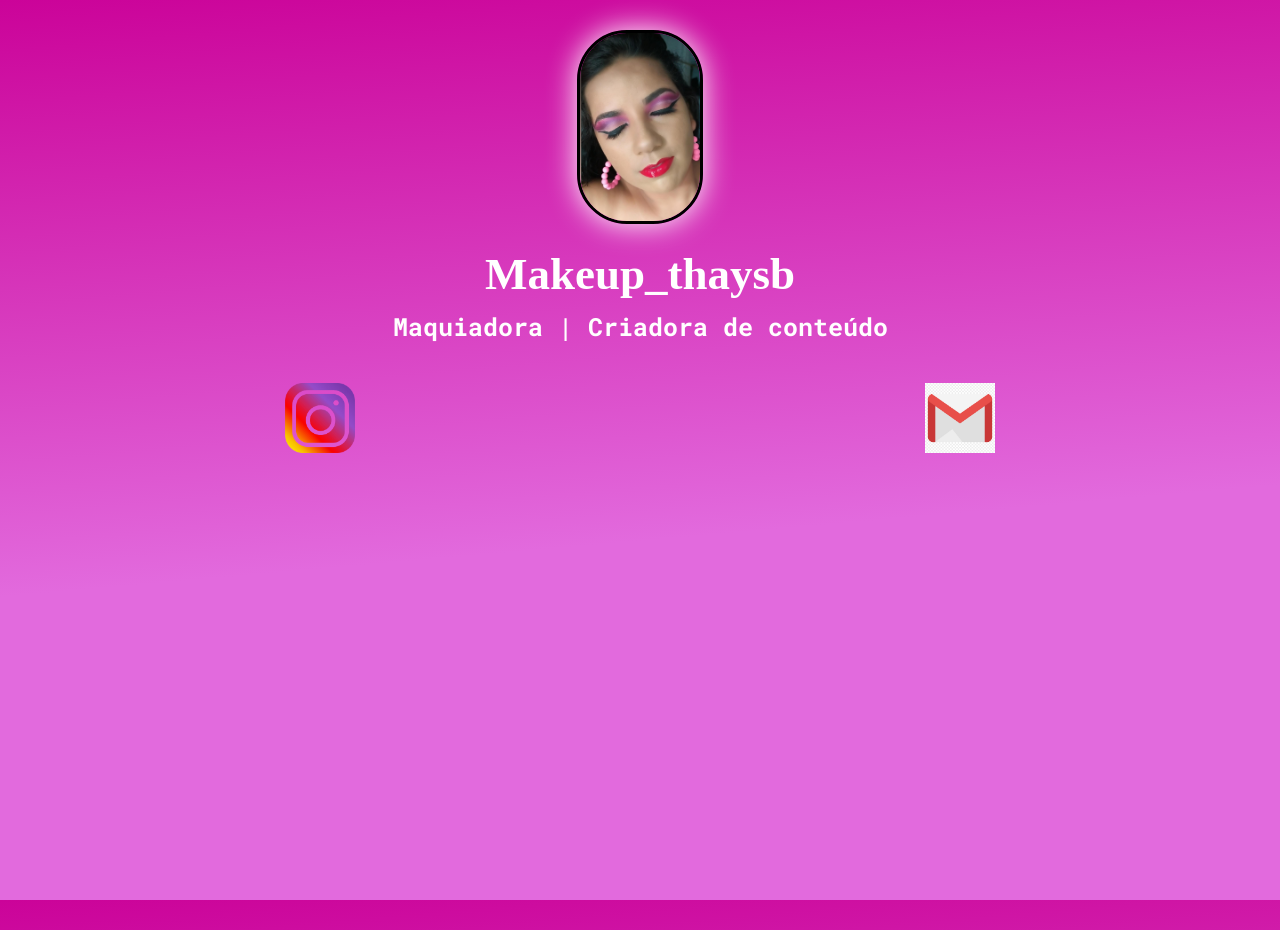
==== Linktree-Thais/index.html @ 60767185 "Linktree-Thais" ====
<!DOCTYPE html>
<html lang="en">
<head>
    <meta charset="UTF-8">
    <meta http-equiv="X-UA-Compatible" content="IE=edge">
    <meta name="viewport" content="width=device-width, initial-scale=1.0">
    
    <title>Linktree</title>
    <link rel="preconnect" href="https://fonts.gstatic.com">
    <link href="https://fonts.googleapis.com/css2?family=Redressed&family=Roboto+Mono:wght@300&display=swap" rel="stylesheet">
    <link rel="stylesheet" href="css/style.css">

</head>
<body>
    <div class="profile">
        <img src="thais.jpg" alt="Thais" class="avatar">
        <h1>Makeup_thaysb</h1>
        <h2>Maquiadora | Criadora de conteúdo</h2>
    </div>
    <ul class="social">
        <li>
            <a href="https://www.instagram.com/makeup_thaysb/" target="blank">
                <img src="insta.png" alt="Instagram">
            </a>

        </li>
        <li>
            <a href="mailto:thais_helenabelchior@outlook.com">
                <img src="email.jpg" alt="Email" target="blank">
            </a>

        </li>
    </ul>
    
</body>
</html>
---- Linktree-Thais/css/style.css ----
* {
    margin: 0;
    padding: 0;
}

html, body {
    height: 100%;
}

body {
    background: rgb(203,3,153);
    background: linear-gradient(175deg, rgba(203,3,153,1) 0%, rgba(226,106,221,1) 59%);
    color: white;
    font-family: 'Roboto Mono', monospace;
}
.avatar {
    width: 120px;
    border-radius: 50px;
    border: 3px solid black;
    box-shadow: 0 0 30px white;
    margin-bottom: 20px;
   
}
h1 {
    font-family: 'Redressed', cursive;
    font-size: 45px;
    margin-bottom: 10px;
}
h2 {
    font-family: 'Roboto Mono', monospace;
    font-size: 25px;
}
.profile {
    text-align: center;
    margin-top: 30px;
}
.social {
    display: flex;
    list-style: none;
    justify-content: space-around;
}
.social img {
    width: 70px;
    margin-top: 40px;
}
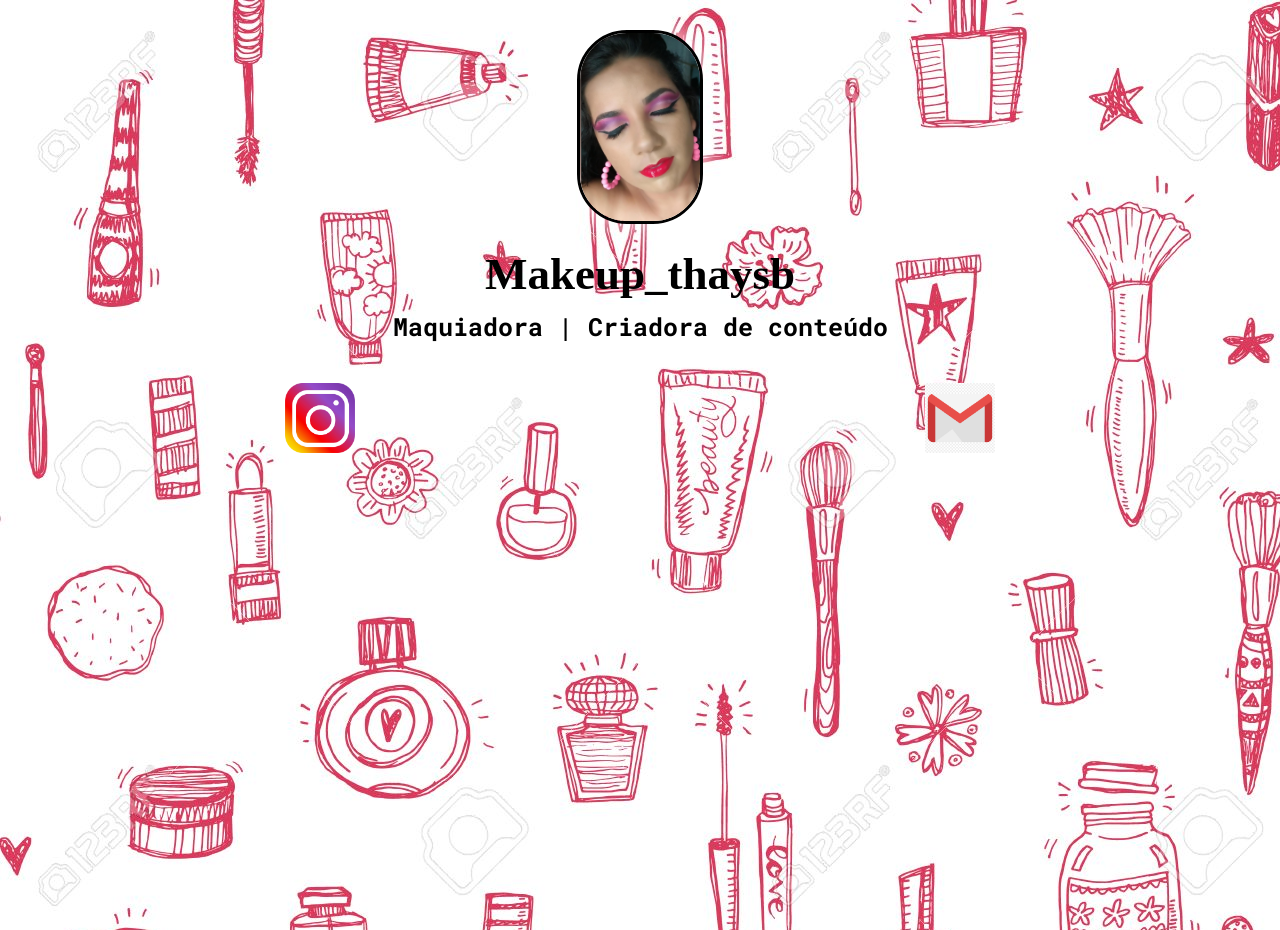
==== commit 53819989: "adicionado background atualizado" ====
--- a/Linktree-Thais/index.html
+++ b/Linktree-Thais/index.html
@@ -12,21 +12,26 @@
 
 </head>
 <body>
+    <style>
+        body {
+          background-image: url("img/background.jpg");
+        }
+        </style>
     <div class="profile">
-        <img src="thais.jpg" alt="Thais" class="avatar">
+        <img src="img/thais.jpg" alt="Thais" class="avatar">
         <h1>Makeup_thaysb</h1>
         <h2>Maquiadora | Criadora de conteúdo</h2>
     </div>
     <ul class="social">
         <li>
             <a href="https://www.instagram.com/makeup_thaysb/" target="blank">
-                <img src="insta.png" alt="Instagram">
+                <img src="img/insta.png" alt="Instagram">
             </a>
 
         </li>
         <li>
             <a href="mailto:thais_helenabelchior@outlook.com">
-                <img src="email.jpg" alt="Email" target="blank">
+                <img src="img/email.jpg" alt="Email" target="blank">
             </a>
 
         </li>
--- a/Linktree-Thais/css/style.css
+++ b/Linktree-Thais/css/style.css
@@ -8,11 +8,10 @@
 }
 
 body {
-    background: rgb(203,3,153);
-    background: linear-gradient(175deg, rgba(203,3,153,1) 0%, rgba(226,106,221,1) 59%);
-    color: white;
-    font-family: 'Roboto Mono', monospace;
+    background-attachment: fixed;
+    background-repeat: no-repeat;
 }
+    
 .avatar {
     width: 120px;
     border-radius: 50px;
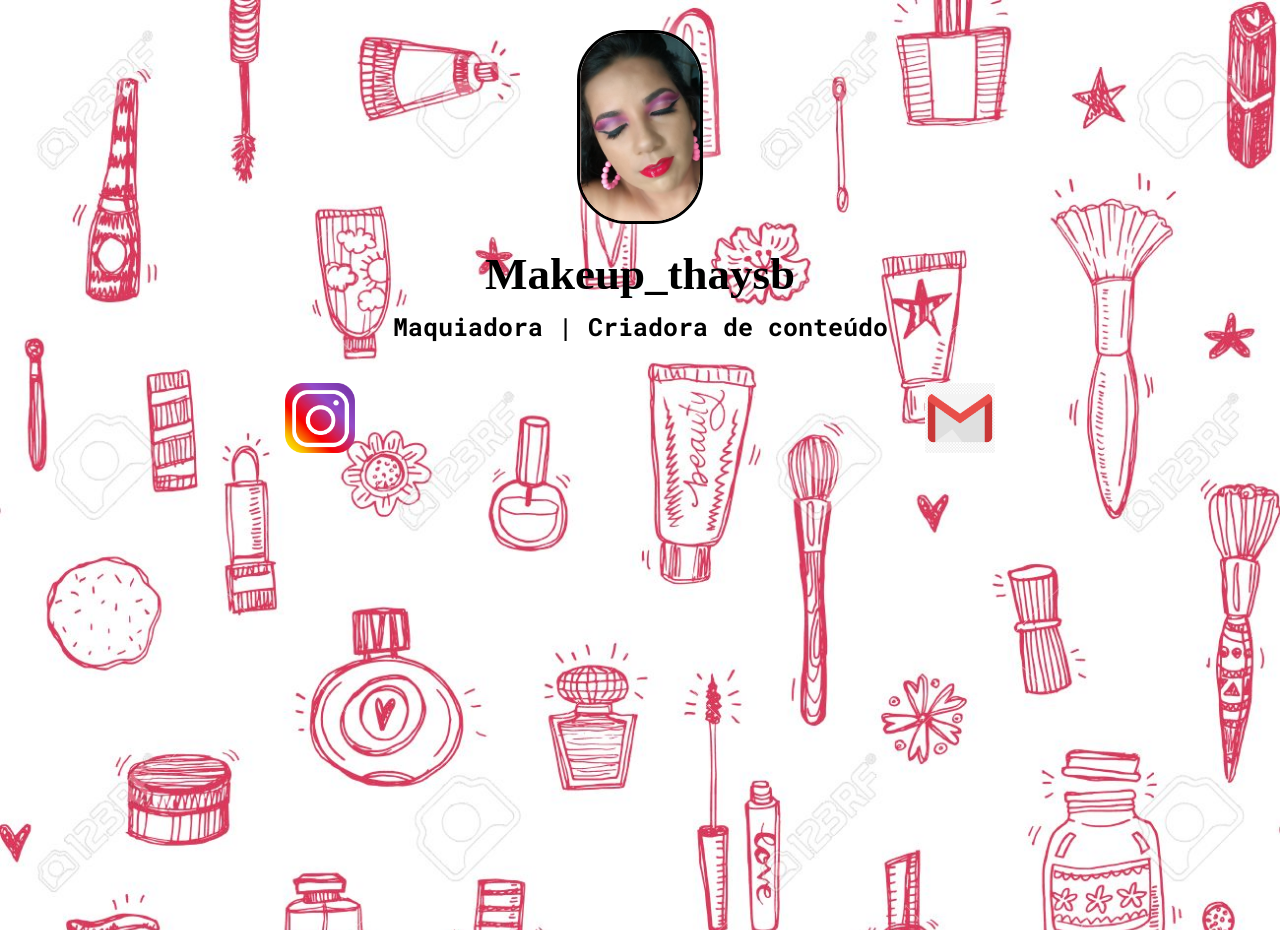
==== commit 2d815f24: "atualização de background" ====
--- a/Linktree-Thais/index.html
+++ b/Linktree-Thais/index.html
@@ -8,13 +8,13 @@
     <title>Linktree</title>
     <link rel="preconnect" href="https://fonts.gstatic.com">
     <link href="https://fonts.googleapis.com/css2?family=Redressed&family=Roboto+Mono:wght@300&display=swap" rel="stylesheet">
+
     <link rel="stylesheet" href="css/style.css">
-
 </head>
 <body>
     <style>
         body {
-          background-image: url("img/background.jpg");
+        background-image: url("img/background.jpg");
         }
         </style>
     <div class="profile">
--- a/Linktree-Thais/css/style.css
+++ b/Linktree-Thais/css/style.css
@@ -10,6 +10,7 @@
 body {
     background-attachment: fixed;
     background-repeat: no-repeat;
+    background-size: cover;
 }
     
 .avatar {
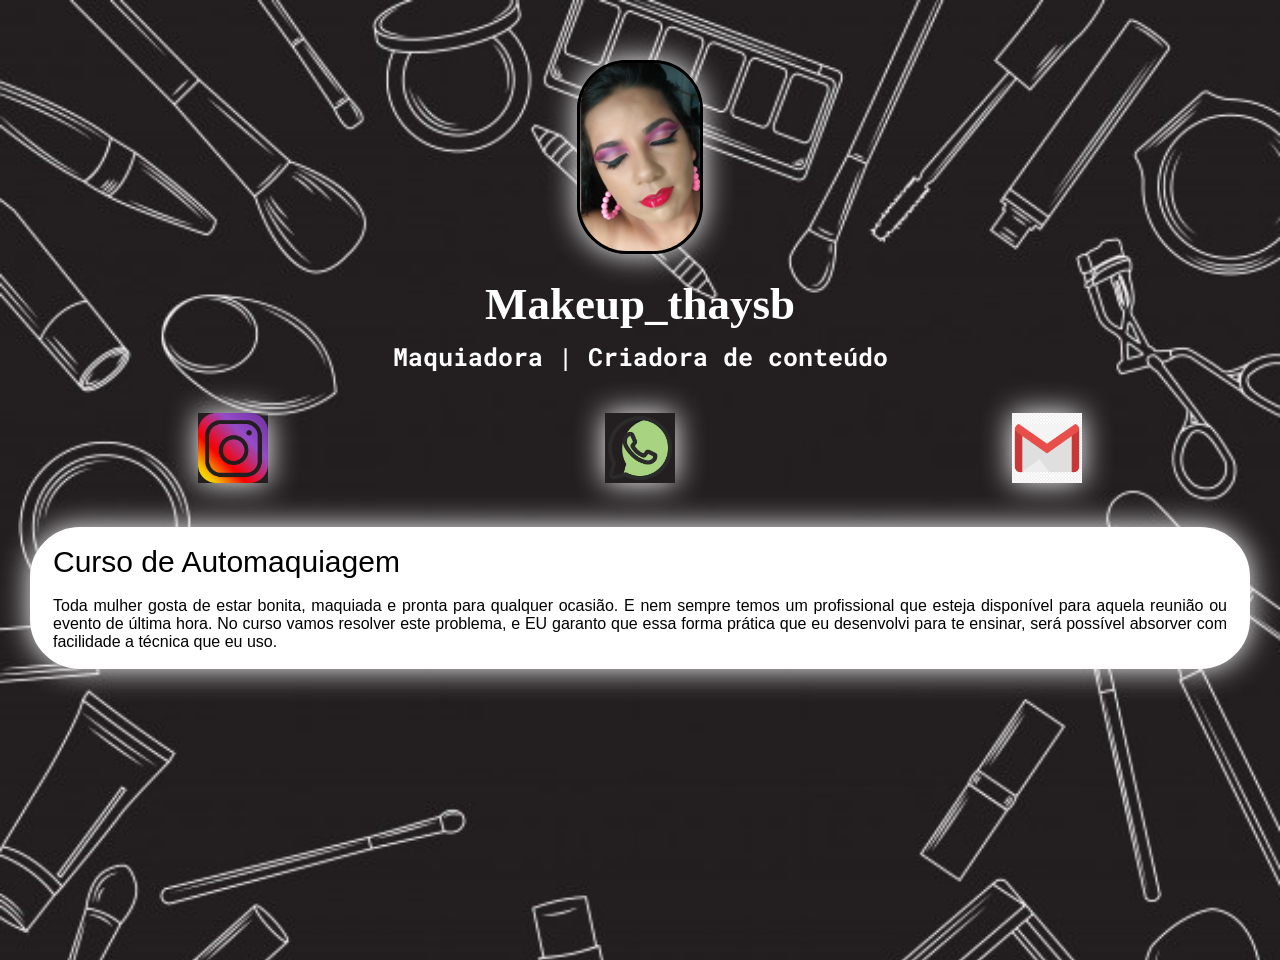
==== commit 69fb4ab5: "Alteração Linktree-Makeupthaysb" ====
--- a/Linktree-Thais/index.html
+++ b/Linktree-Thais/index.html
@@ -14,9 +14,9 @@
 <body>
     <style>
         body {
-        background-image: url("img/background.jpg");
+        background-image: url("img/maquiagem-e-beleza-background_8545-26.jpg");
         }
-        </style>
+    </style>
     <div class="profile">
         <img src="img/thais.jpg" alt="Thais" class="avatar">
         <h1>Makeup_thaysb</h1>
@@ -30,12 +30,27 @@
 
         </li>
         <li>
-            <a href="mailto:thais_helenabelchior@outlook.com">
+            <a href="https://wa.me/5515988057966" target="blank">
+                <img src="img/whatsapp1.png" alt="Instagram">
+            </a>
+
+        </li>
+        <li>
+            <a href="mailto:makeupthaysb@gmail.com">
                 <img src="img/email.jpg" alt="Email" target="blank">
             </a>
 
         </li>
     </ul>
+    <ul class="link-list">
+        <li>
+            <a target="_blank" href="go.hotmart.com/T49502542P"  class="button_active">
+             <span>Curso de Automaquiagem</span>
+             <br><br>
+             Toda mulher gosta de estar bonita, maquiada e pronta para qualquer ocasião. E nem sempre temos um profissional que esteja disponível para aquela reunião ou evento de última hora. No curso vamos resolver este problema, e EU garanto que essa forma prática que eu desenvolvi para te ensinar, será possível absorver com facilidade a técnica que eu uso.</span>
+            </a>
+        </li>
+    </ul>
     
 </body>
 </html>
--- a/Linktree-Thais/css/style.css
+++ b/Linktree-Thais/css/style.css
@@ -11,6 +11,7 @@
     background-attachment: fixed;
     background-repeat: no-repeat;
     background-size: cover;
+    padding: 30px;
 }
     
 .avatar {
@@ -25,10 +26,12 @@
     font-family: 'Redressed', cursive;
     font-size: 45px;
     margin-bottom: 10px;
+    color: white;
 }
 h2 {
     font-family: 'Roboto Mono', monospace;
     font-size: 25px;
+    color: white;
 }
 .profile {
     text-align: center;
@@ -38,9 +41,32 @@
     display: flex;
     list-style: none;
     justify-content: space-around;
+    margin: 0 0 40px;
 }
 .social img {
     width: 70px;
     margin-top: 40px;
+    box-shadow: 0 0 30px white;
 }
 
+.link-list {
+    list-style: none;
+}
+
+.link-list li a {
+    background: white;
+    padding: 15px 20px;
+    text-decoration: none;
+    display: block;
+    border-radius: 50px;
+    color: rgb(0, 0, 0);
+    border: 3px solid white;
+    box-shadow: 0 0 30px white;
+    font-family: Arial, Helvetica, sans-serif;
+    text-align: justify;
+}
+
+span {
+    font-size: 30px;
+    font-family: Impact, Haettenschweiler, 'Arial Narrow Bold', sans-serif;
+}
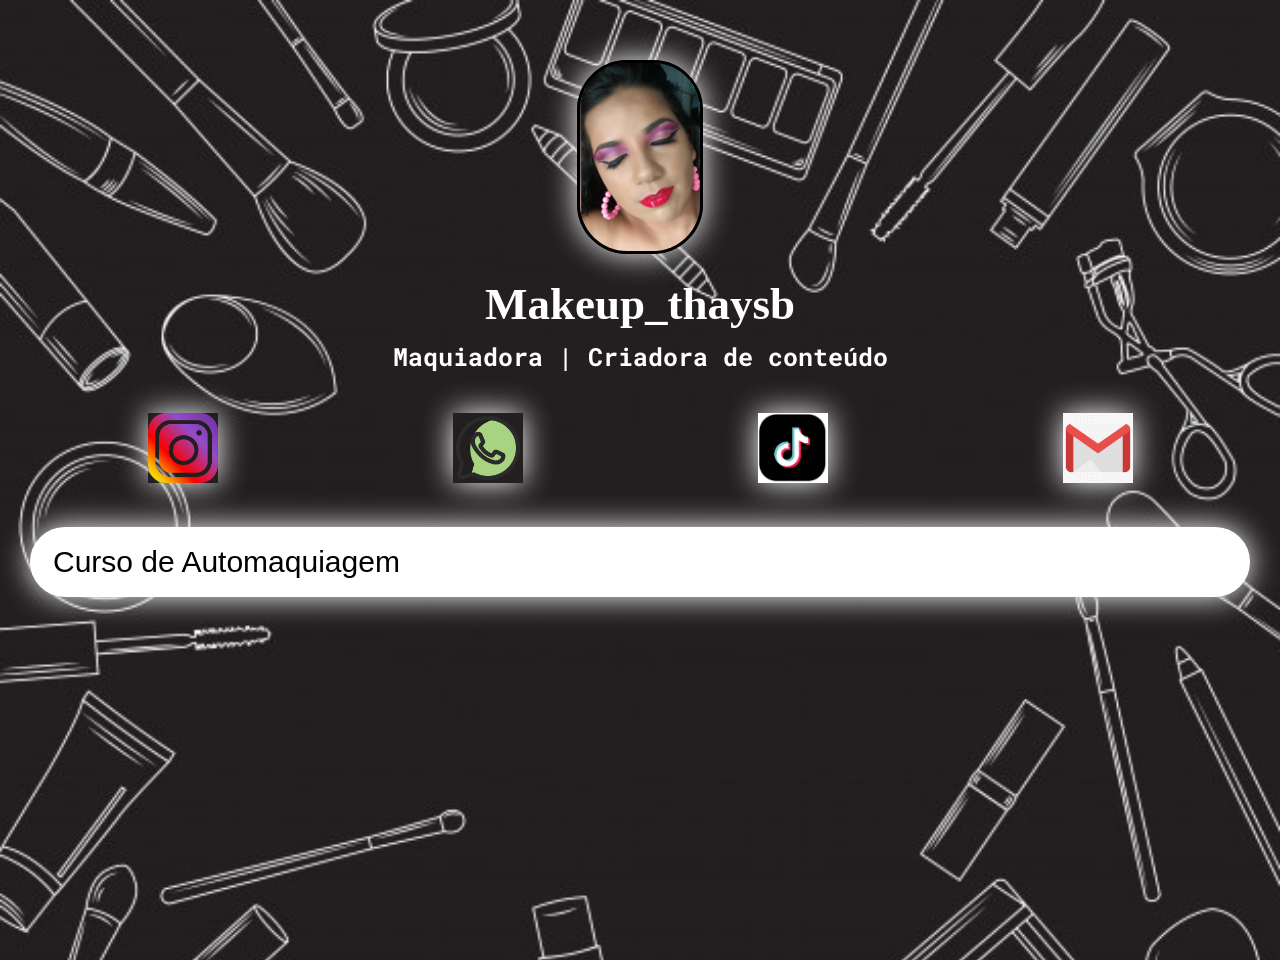
==== commit e48b7fc0: "atualização linktree makeupthaysb" ====
--- a/Linktree-Thais/index.html
+++ b/Linktree-Thais/index.html
@@ -31,7 +31,13 @@
         </li>
         <li>
             <a href="https://wa.me/5515988057966" target="blank">
-                <img src="img/whatsapp1.png" alt="Instagram">
+                <img src="img/whatsapp1.png" alt="Whatsapp">
+            </a>
+
+        </li>
+        <li>
+            <a href="https://www.tiktok.com/@makeup_thaysb?lang=pt-BR" target="blank">
+                <img src="img/download.png" alt="Tiktok">
             </a>
 
         </li>
@@ -44,10 +50,8 @@
     </ul>
     <ul class="link-list">
         <li>
-            <a target="_blank" href="go.hotmart.com/T49502542P"  class="button_active">
+            <a target="_blank" href="https://go.hotmart.com/T49502542P"  class="button_active">
              <span>Curso de Automaquiagem</span>
-             <br><br>
-             Toda mulher gosta de estar bonita, maquiada e pronta para qualquer ocasião. E nem sempre temos um profissional que esteja disponível para aquela reunião ou evento de última hora. No curso vamos resolver este problema, e EU garanto que essa forma prática que eu desenvolvi para te ensinar, será possível absorver com facilidade a técnica que eu uso.</span>
             </a>
         </li>
     </ul>
--- a/Linktree-Thais/css/style.css
+++ b/Linktree-Thais/css/style.css
@@ -63,7 +63,6 @@
     border: 3px solid white;
     box-shadow: 0 0 30px white;
     font-family: Arial, Helvetica, sans-serif;
-    text-align: justify;
 }
 
 span {
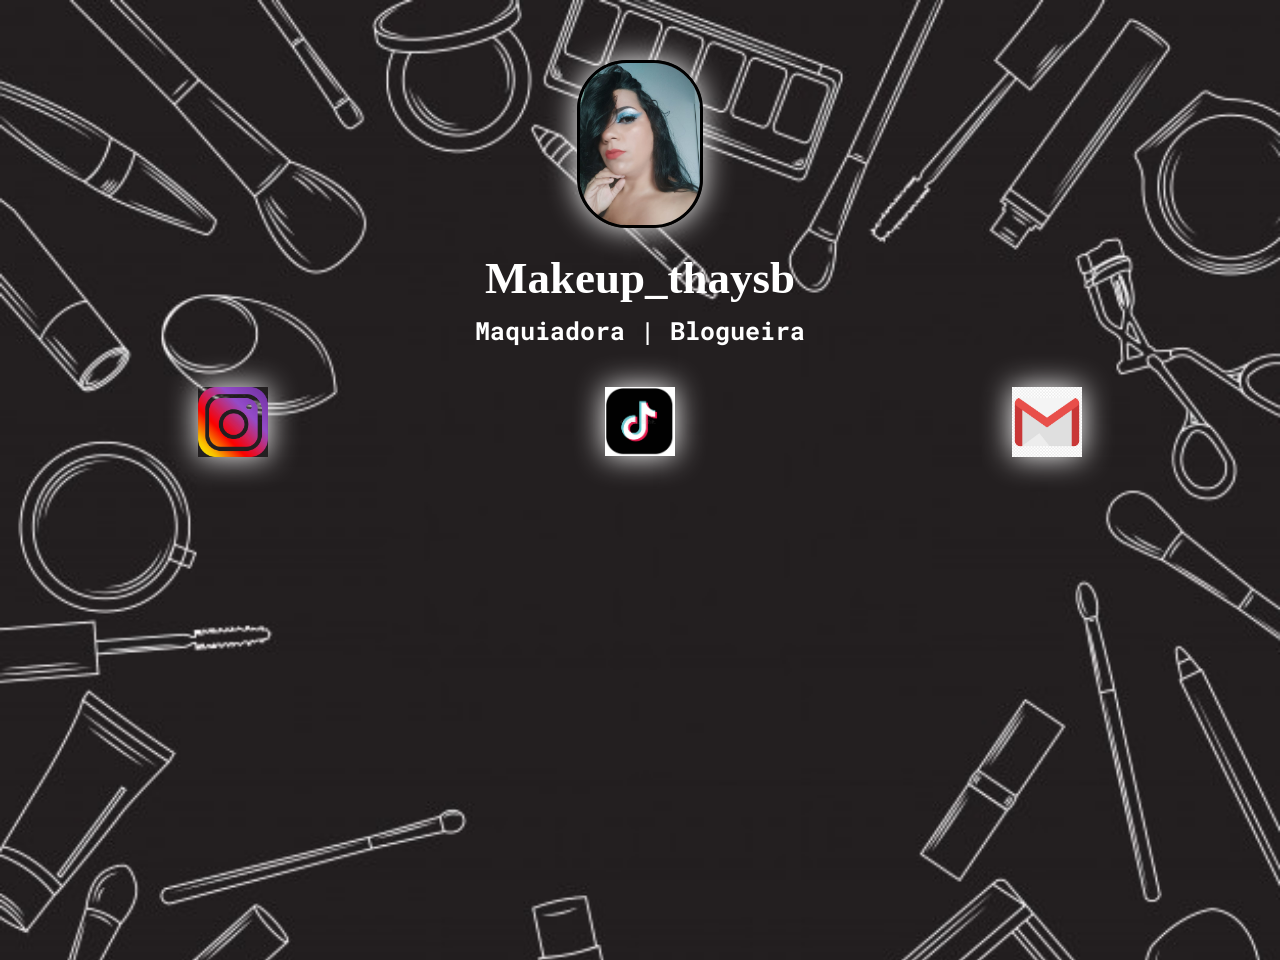
==== commit d57fb4e2: "Alteração no Linktree de Erickson e Makeup_Thaysb" ====
--- a/Linktree-Thais/index.html
+++ b/Linktree-Thais/index.html
@@ -20,18 +20,12 @@
     <div class="profile">
         <img src="img/thais.jpg" alt="Thais" class="avatar">
         <h1>Makeup_thaysb</h1>
-        <h2>Maquiadora | Criadora de conteúdo</h2>
+        <h2>Maquiadora | Blogueira</h2>
     </div>
     <ul class="social">
         <li>
             <a href="https://www.instagram.com/makeup_thaysb/" target="blank">
                 <img src="img/insta.png" alt="Instagram">
-            </a>
-
-        </li>
-        <li>
-            <a href="https://wa.me/5515988057966" target="blank">
-                <img src="img/whatsapp1.png" alt="Whatsapp">
             </a>
 
         </li>
@@ -48,13 +42,7 @@
 
         </li>
     </ul>
-    <ul class="link-list">
-        <li>
-            <a target="_blank" href="https://go.hotmart.com/T49502542P"  class="button_active">
-             <span>Curso de Automaquiagem</span>
-            </a>
-        </li>
-    </ul>
+ 
     
 </body>
 </html>
--- a/Linktree-Thais/css/style.css
+++ b/Linktree-Thais/css/style.css
@@ -54,18 +54,19 @@
 }
 
 .link-list li a {
-    background: white;
+    background: transparent;
     padding: 15px 20px;
     text-decoration: none;
     display: block;
     border-radius: 50px;
     color: rgb(0, 0, 0);
     border: 3px solid white;
-    box-shadow: 0 0 30px white;
     font-family: Arial, Helvetica, sans-serif;
+    text-align: center;
 }
 
 span {
-    font-size: 30px;
-    font-family: Impact, Haettenschweiler, 'Arial Narrow Bold', sans-serif;
+    font-size: 20px;
+    letter-spacing: 1px;
+    color: white;
 }
